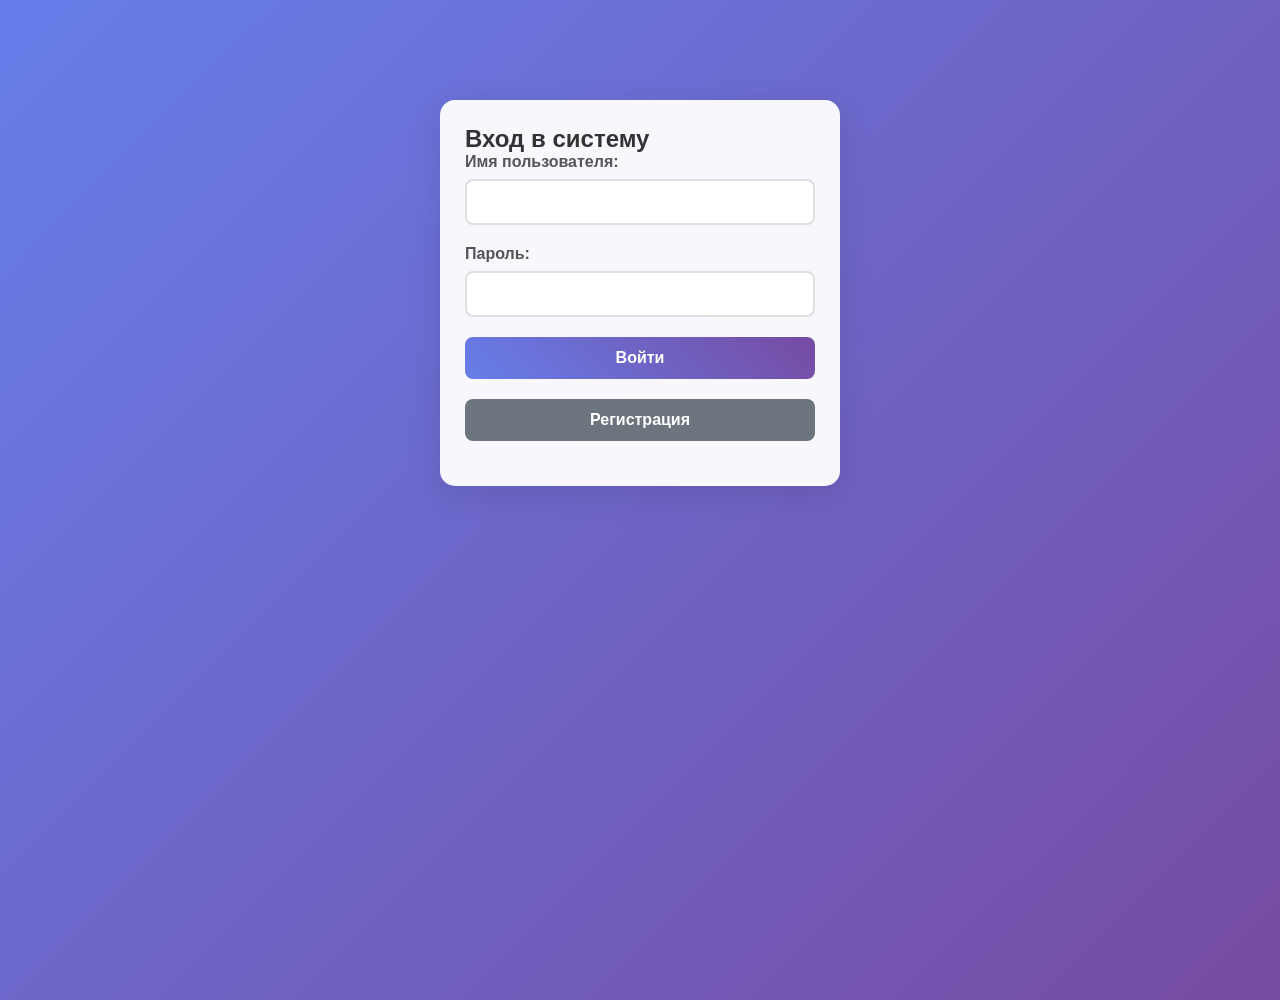
==== templates/index.html @ 8c87d4b2 "add some" ====
<!DOCTYPE html>
<html lang="ru">
<head>
    <meta charset="UTF-8">
    <meta name="viewport" content="width=device-width, initial-scale=1.0">
    <title>Дневник тренировок</title>
    <style>
        * {
            margin: 0;
            padding: 0;
            box-sizing: border-box;
        }

        body {
            font-family: 'Segoe UI', Tahoma, Geneva, Verdana, sans-serif;
            background: linear-gradient(135deg, #667eea 0%, #764ba2 100%);
            min-height: 100vh;
            color: #333;
        }

        .container {
            max-width: 1200px;
            margin: 0 auto;
            padding: 20px;
        }

        .header {
            background: rgba(255, 255, 255, 0.1);
            backdrop-filter: blur(10px);
            border-radius: 15px;
            padding: 20px;
            margin-bottom: 30px;
            display: flex;
            justify-content: space-between;
            align-items: center;
        }

        .header h1 {
            color: white;
            font-size: 2.5rem;
            font-weight: 700;
        }

        .user-info {
            color: white;
            display: flex;
            align-items: center;
            gap: 15px;
        }

        .card {
            background: rgba(255, 255, 255, 0.95);
            border-radius: 15px;
            padding: 25px;
            margin-bottom: 20px;
            box-shadow: 0 8px 32px rgba(0, 0, 0, 0.1);
            backdrop-filter: blur(10px);
        }

        .auth-container {
            max-width: 400px;
            margin: 100px auto;
        }

        .form-group {
            margin-bottom: 20px;
        }

        .form-group label {
            display: block;
            margin-bottom: 8px;
            font-weight: 600;
            color: #555;
        }

        .form-control {
            width: 100%;
            padding: 12px 15px;
            border: 2px solid #e0e0e0;
            border-radius: 8px;
            font-size: 16px;
            transition: all 0.3s ease;
        }

        .form-control:focus {
            outline: none;
            border-color: #667eea;
            box-shadow: 0 0 0 3px rgba(102, 126, 234, 0.1);
        }

        .btn {
            padding: 12px 30px;
            border: none;
            border-radius: 8px;
            font-size: 16px;
            font-weight: 600;
            cursor: pointer;
            transition: all 0.3s ease;
            text-decoration: none;
            display: inline-block;
            text-align: center;
        }

        .btn-primary {
            background: linear-gradient(45deg, #667eea, #764ba2);
            color: white;
        }

        .btn-primary:hover {
            transform: translateY(-2px);
            box-shadow: 0 5px 15px rgba(102, 126, 234, 0.3);
        }

        .btn-secondary {
            background: #6c757d;
            color: white;
        }

        .btn-success {
            background: #28a745;
            color: white;
        }

        .btn-danger {
            background: #dc3545;
            color: white;
        }

        .btn-small {
            padding: 8px 16px;
            font-size: 14px;
        }

        .tabs {
            display: flex;
            background: rgba(255, 255, 255, 0.1);
            border-radius: 10px;
            margin-bottom: 30px;
            overflow: hidden;
        }

        .tab {
            flex: 1;
            padding: 15px 20px;
            background: none;
            border: none;
            color: white;
            font-size: 16px;
            font-weight: 600;
            cursor: pointer;
            transition: all 0.3s ease;
        }

        .tab.active {
            background: rgba(255, 255, 255, 0.2);
        }

        .tab-content {
            display: none;
        }

        .tab-content.active {
            display: block;
        }

        .workout-item {
            display: flex;
            justify-content: space-between;
            align-items: center;
            padding: 15px;
            border: 1px solid #e0e0e0;
            border-radius: 10px;
            margin-bottom: 10px;
            transition: all 0.3s ease;
        }

        .workout-item:hover {
            border-color: #667eea;
            box-shadow: 0 2px 10px rgba(102, 126, 234, 0.1);
        }

        .exercise-item {
            background: #f8f9fa;
            padding: 15px;
            border-radius: 8px;
            margin-bottom: 10px;
        }

        .exercise-stats {
            display: flex;
            gap: 15px;
            margin-top: 10px;
        }

        .stat-item {
            background: white;
            padding: 8px 12px;
            border-radius: 5px;
            font-weight: 600;
        }

        .modal {
            display: none;
            position: fixed;
            top: 0;
            left: 0;
            width: 100%;
            height: 100%;
            background: rgba(0, 0, 0, 0.5);
            z-index: 1000;
        }

        .modal.show {
            display: flex;
            align-items: center;
            justify-content: center;
        }

        .modal-content {
            background: white;
            padding: 30px;
            border-radius: 15px;
            width: 90%;
            max-width: 500px;
            max-height: 80vh;
            overflow-y: auto;
        }

        .hidden {
            display: none !important;
        }

        .alert {
            padding: 12px 15px;
            border-radius: 8px;
            margin-bottom: 20px;
        }

        .alert-success {
            background: #d4edda;
            color: #155724;
            border: 1px solid #c3e6cb;
        }

        .alert-error {
            background: #f8d7da;
            color: #721c24;
            border: 1px solid #f5c6cb;
        }

        .progress-chart {
            height: 300px;
            background: #f8f9fa;
            border-radius: 8px;
            display: flex;
            align-items: center;
            justify-content: center;
            margin-top: 20px;
        }

        .records-grid {
            display: grid;
            grid-template-columns: repeat(auto-fill, minmax(300px, 1fr));
            gap: 20px;
            margin-top: 20px;
        }

        .record-card {
            background: linear-gradient(45deg, #28a745, #20c997);
            color: white;
            padding: 20px;
            border-radius: 10px;
        }

        @media (max-width: 768px) {
            .container {
                padding: 10px;
            }

            .header {
                flex-direction: column;
                gap: 15px;
                text-align: center;
            }

            .header h1 {
                font-size: 2rem;
            }

            .tabs {
                flex-direction: column;
            }

            .workout-item {
                flex-direction: column;
                align-items: flex-start;
                gap: 10px;
            }
        }
    </style>
</head>
<body>
<!-- Форма авторизации -->
<div id="auth-container" class="auth-container">
    <div class="card">
        <h2 id="auth-title">Вход в систему</h2>
        <form id="auth-form">
            <div class="form-group hidden" id="email-group">
                <label for="email">Email:</label>
                <input type="email" id="email" class="form-control" required>
            </div>
            <div class="form-group">
                <label for="username">Имя пользователя:</label>
                <input type="text" id="username" class="form-control" required>
            </div>
            <div class="form-group">
                <label for="password">Пароль:</label>
                <input type="password" id="password" class="form-control" required>
            </div>
            <div class="form-group">
                <button type="submit" class="btn btn-primary" style="width: 100%;" id="auth-submit">Войти</button>
            </div>
            <div class="form-group">
                <button type="button" class="btn btn-secondary" style="width: 100%;" id="auth-toggle">Регистрация</button>
            </div>
        </form>
    </div>
</div>

<!-- Основное приложение -->
<div id="app-container" class="container hidden">
    <div class="header">
        <h1>💪 Дневник тренировок</h1>
        <div class="user-info">
            <span id="user-name">Пользователь</span>
            <button class="btn btn-secondary btn-small" id="logout-btn">Выйти</button>
        </div>
    </div>

    <div class="tabs">
        <button class="tab active" data-tab="workouts">Тренировки</button>
        <button class="tab" data-tab="exercises">Упражнения</button>
        <button class="tab" data-tab="records">Рекорды</button>
        <button class="tab" data-tab="progress">Прогресс</button>
    </div>

    <!-- Вкладка тренировок -->
    <div id="workouts-tab" class="tab-content active">
        <div class="card">
            <div style="display: flex; justify-content: space-between; align-items: center; margin-bottom: 20px;">
                <h3>Мои тренировки</h3>
                <button class="btn btn-primary" id="create-workout-btn">Создать тренировку</button>
            </div>
            <div id="workouts-list">
                <p>Загрузка тренировок...</p>
            </div>
        </div>
    </div>

    <!-- Вкладка упражнений -->
    <div id="exercises-tab" class="tab-content">
        <div class="card">
            <h3>Доступные упражнения</h3>
            <div style="margin-bottom: 20px;">
                <select id="exercise-type-filter" class="form-control" style="max-width: 200px;">
                    <option value="">Все упражнения</option>
                    <option value="strength">Силовые</option>
                    <option value="cardio">Кардио</option>
                </select>
            </div>
            <div id="exercises-list">
                <p>Загрузка упражнений...</p>
            </div>
        </div>
    </div>

    <!-- Вкладка рекордов -->
    <div id="records-tab" class="tab-content">
        <div class="card">
            <h3>Личные рекорды</h3>
            <div id="records-list">
                <p>Загрузка рекордов...</p>
            </div>
        </div>
    </div>

    <!-- Вкладка прогресса -->
    <div id="progress-tab" class="tab-content">
        <div class="card">
            <h3>Прогресс тренировок</h3>
            <div class="form-group">
                <label for="progress-exercise">Выберите упражнение:</label>
                <select id="progress-exercise" class="form-control">
                    <option value="">Выберите упражнение</option>
                </select>
            </div>
            <div id="progress-chart" class="progress-chart">
                <p>Выберите упражнение для просмотра прогресса</p>
            </div>
        </div>
    </div>
</div>

<!-- Модальное окно создания тренировки -->
<div id="workout-modal" class="modal">
    <div class="modal-content">
        <h3>Создать тренировку</h3>
        <form id="workout-form">
            <div class="form-group">
                <label for="workout-name">Название тренировки:</label>
                <input type="text" id="workout-name" class="form-control" required>
            </div>
            <div class="form-group">
                <label for="workout-date">Дата:</label>
                <input type="datetime-local" id="workout-date" class="form-control" required>
            </div>
            <div class="form-group">
                <label for="workout-notes">Заметки:</label>
                <textarea id="workout-notes" class="form-control" rows="3"></textarea>
            </div>
            <div style="display: flex; gap: 10px;">
                <button type="submit" class="btn btn-primary">Создать</button>
                <button type="button" class="btn btn-secondary" id="close-workout-modal">Отмена</button>
            </div>
        </form>
    </div>
</div>

<!-- Модальное окно добавления упражнения -->
<div id="exercise-modal" class="modal">
    <div class="modal-content">
        <h3>Добавить упражнение</h3>
        <form id="exercise-form">
            <div class="form-group">
                <label for="exercise-select">Упражнение:</label>
                <select id="exercise-select" class="form-control" required>
                    <option value="">Выберите упражнение</option>
                </select>
            </div>
            <div class="form-group">
                <label for="sets">Подходы:</label>
                <input type="number" id="sets" class="form-control" min="1" value="3">
            </div>
            <div id="strength-fields">
                <div class="form-group">
                    <label for="reps">Повторения:</label>
                    <input type="number" id="reps" class="form-control" min="1" value="10">
                </div>
                <div class="form-group">
                    <label for="weight">Вес (кг):</label>
                    <input type="number" id="weight" class="form-control" min="0" step="0.5" value="0">
                </div>
            </div>
            <div id="cardio-fields" class="hidden">
                <div class="form-group">
                    <label for="duration">Длительность (мин):</label>
                    <input type="number" id="duration" class="form-control" min="1" value="30">
                </div>
                <div class="form-group">
                    <label for="distance">Расстояние (км):</label>
                    <input type="number" id="distance" class="form-control" min="0" step="0.1" value="0">
                </div>
            </div>
            <div style="display: flex; gap: 10px;">
                <button type="submit" class="btn btn-success">Добавить</button>
                <button type="button" class="btn btn-secondary" id="close-exercise-modal">Отмена</button>
            </div>
        </form>
    </div>
</div>

<script>
    // Глобальные переменные
    let authToken = localStorage.getItem('auth_token');
    let currentUser = JSON.parse(localStorage.getItem('current_user') || '{}');
    let currentWorkoutId = null;
    let exercises = [];

    // API базовый URL
    const API_BASE = '/api';

    // Утилитные функции
    function showAlert(message, type = 'success') {
        const alertDiv = document.createElement('div');
        alertDiv.className = `alert alert-${type}`;
        alertDiv.textContent = message;

        const container = document.querySelector('.container') || document.body;
        container.insertBefore(alertDiv, container.firstChild);

        setTimeout(() => alertDiv.remove(), 5000);
    }

    function formatDate(dateString) {
        return new Date(dateString).toLocaleDateString('ru-RU', {
            year: 'numeric',
            month: 'long',
            day: 'numeric',
            hour: '2-digit',
            minute: '2-digit'
        });
    }

    async function apiRequest(endpoint, options = {}) {
        const url = `${API_BASE}${endpoint}`;
        const config = {
            headers: {
                'Content-Type': 'application/json',
                ...(authToken && { 'Authorization': `Bearer ${authToken}` })
            },
            ...options
        };

        try {
            const response = await fetch(url, config);
            const data = await response.json();

            if (!response.ok) {
                throw new Error(data.error || 'Ошибка запроса');
            }

            return data;
        } catch (error) {
            console.error('API Error:', error);
            throw error;
        }
    }

    // Аутентификация
    function initAuth() {
        if (authToken && currentUser.id) {
            showApp();
        } else {
            showAuth();
        }
    }

    function showAuth() {
        document.getElementById('auth-container').classList.remove('hidden');
        document.getElementById('app-container').classList.add('hidden');
    }

    function showApp() {
        document.getElementById('auth-container').classList.add('hidden');
        document.getElementById('app-container').classList.remove('hidden');
        document.getElementById('user-name').textContent = currentUser.username;
        loadData();
    }

    // Обработчики форм
    document.getElementById('auth-form').addEventListener('submit', async (e) => {
        e.preventDefault();

        const isLogin = document.getElementById('auth-submit').textContent === 'Войти';
        const username = document.getElementById('username').value;
        const password = document.getElementById('password').value;
        const email = document.getElementById('email').value;

        try {
            if (isLogin) {
                const result = await apiRequest('/login', {
                    method: 'POST',
                    body: JSON.stringify({ username, password })
                });

                authToken = result.token;
                currentUser = result.user;
                localStorage.setItem('auth_token', authToken);
                localStorage.setItem('current_user', JSON.stringify(currentUser));
                showApp();
            } else {
                await apiRequest('/register', {
                    method: 'POST',
                    body: JSON.stringify({ username, email, password })
                });
                showAlert('Регистрация успешна! Теперь войдите в систему.');
                toggleAuthMode();
            }
        } catch (error) {
            showAlert(error.message, 'error');
        }
    });

    document.getElementById('auth-toggle').addEventListener('click', toggleAuthMode);

    function toggleAuthMode() {
        const isLogin = document.getElementById('auth-submit').textContent === 'Войти';

        if (isLogin) {
            document.getElementById('auth-title').textContent = 'Регистрация';
            document.getElementById('auth-submit').textContent = 'Зарегистрироваться';
            document.getElementById('auth-toggle').textContent = 'Вход';
            document.getElementById('email-group').classList.remove('hidden');
        } else {
            document.getElementById('auth-title').textContent = 'Вход в систему';
            document.getElementById('auth-submit').textContent = 'Войти';
            document.getElementById('auth-toggle').textContent = 'Регистрация';
            document.getElementById('email-group').classList.add('hidden');
        }
    }

    // Выход из системы
    document.getElementById('logout-btn').addEventListener('click', () => {
        localStorage.removeItem('auth_token');
        localStorage.removeItem('current_user');
        authToken = null;
        currentUser = {};
        showAuth();
    });

    // Управление вкладками
    document.querySelectorAll('.tab').forEach(tab => {
        tab.addEventListener('click', () => {
            const tabName = tab.dataset.tab;

            // Переключение активной вкладки
            document.querySelectorAll('.tab').forEach(t => t.classList.remove('active'));
            document.querySelectorAll('.tab-content').forEach(tc => tc.classList.remove('active'));

            tab.classList.add('active');
            document.getElementById(`${tabName}-tab`).classList.add('active');

            // Загрузка данных для вкладки
            if (tabName === 'exercises') {
                loadExercises();
            } else if (tabName === 'records') {
                loadPersonalRecords();
            } else if (tabName === 'progress') {
                loadProgressExercises();
            }
        });
    });

    // Загрузка данных
    async function loadData() {
        await loadWorkouts();
        await loadExercises();
    }

    async function loadWorkouts() {
        try {
            const workouts = await apiRequest('/workouts');
            displayWorkouts(workouts);
        } catch (error) {
            document.getElementById('workouts-list').innerHTML = `<p>Ошибка загрузки: ${error.message}</p>`;
        }
    }

    function displayWorkouts(workouts) {
        const container = document.getElementById('workouts-list');

        if (workouts.length === 0) {
            container.innerHTML = '<p>У вас пока нет тренировок. Создайте первую!</p>';
            return;
        }

        container.innerHTML = workouts.map(workout => `
                <div class="workout-item">
                    <div>
                        <h4>${workout.name}</h4>
                        <p>${formatDate(workout.date)}</p>
                        ${workout.notes ? `<p><em>${workout.notes}</em></p>` : ''}
                    </div>
                    <div>
                        <button class="btn btn-success btn-small" onclick="viewWorkout(${workout.id})">Подробнее</button>
                    </div>
                </div>
            `).join('');
    }

    async function loadExercises() {
        try {
            const type = document.getElementById('exercise-type-filter')?.value || '';
            const url = type ? `/exercises?type=${type}` : '/exercises';
            exercises = await apiRequest(url);
            displayExercises(exercises);
            updateExerciseSelects();
        } catch (error) {
            document.getElementById('exercises-list').innerHTML = `<p>Ошибка загрузки: ${error.message}</p>`;
        }
    }

    function displayExercises(exercisesList) {
        const container = document.getElementById('exercises-list');

        if (exercisesList.length === 0) {
            container.innerHTML = '<p>Упражнения не найдены.</p>';
            return;
        }

        const grouped = exercisesList.reduce((acc, exercise) => {
            const group = exercise.muscle_group || 'Другое';
            if (!acc[group]) acc[group] = [];
            acc[group].push(exercise);
            return acc;
        }, {});

        container.innerHTML = Object.entries(grouped).map(([group, exs]) => `
                <div style="margin-bottom: 25px;">
                    <h4 style="color: #667eea; margin-bottom: 15px;">${group}</h4>
                    ${exs.map(exercise => `
                        <div class="exercise-item">
                            <div style="display: flex; justify-content: space-between; align-items: center;">
                                <div style="flex: 1;">
                                    <h5>${exercise.name}</h5>
                                    <p style="margin: 5px 0; color: #666;">${exercise.description}</p>
                                    <span style="background: ${exercise.type === 'strength' ? '#28a745' : '#17a2b8'}; color: white; padding: 3px 8px; border-radius: 12px; font-size: 12px;">
                                        ${exercise.type === 'strength' ? 'Силовое' : 'Кардио'}
                                    </span>
                                </div>
                            </div>
                        </div>
                    `).join('')}
                </div>
            `).join('');
    }

    function updateExerciseSelects() {
        const selects = ['exercise-select', 'progress-exercise'];

        selects.forEach(selectId => {
            const select = document.getElementById(selectId);
            if (select) {
                const currentValue = select.value;
                select.innerHTML = '<option value="">Выберите упражнение</option>' +
                    exercises.map(ex => `<option value="${ex.id}" data-type="${ex.type}">${ex.name}</option>`).join('');
                select.value = currentValue;
            }
        });
    }

    // Обработчик фильтра упражнений
    document.getElementById('exercise-type-filter').addEventListener('change', loadExercises);

    // Создание тренировки
    document.getElementById('create-workout-btn').addEventListener('click', () => {
        document.getElementById('workout-date').value = new Date().toISOString().slice(0, 16);
        document.getElementById('workout-modal').classList.add('show');
    });

    document.getElementById('close-workout-modal').addEventListener('click', () => {
        document.getElementById('workout-modal').classList.remove('show');
    });

    document.getElementById('workout-form').addEventListener('submit', async (e) => {
        e.preventDefault();

        const workoutData = {
            name: document.getElementById('workout-name').value,
            date: new Date(document.getElementById('workout-date').value).toISOString(),
            notes: document.getElementById('workout-notes').value
        };

        try {
            await apiRequest('/workouts', {
                method: 'POST',
                body: JSON.stringify(workoutData)
            });

            showAlert('Тренировка создана успешно!');
            document.getElementById('workout-modal').classList.remove('show');
            document.getElementById('workout-form').reset();
            loadWorkouts();
        } catch (error) {
            showAlert(error.message, 'error');
        }
    });

    // Просмотр тренировки
    async function viewWorkout(workoutId) {
        currentWorkoutId = workoutId;

        try {
            const data = await apiRequest(`/workouts/${workoutId}`);
            displayWorkoutDetails(data.workout, data.exercises);
        } catch (error) {
            showAlert(error.message, 'error');
        }
    }

    function displayWorkoutDetails(workout, workoutExercises) {
        const container = document.getElementById('workouts-list');

        container.innerHTML = `
                <div class="card">
                    <div style="display: flex; justify-content: space-between; align-items: center; margin-bottom: 20px;">
                        <div>
                            <h3>${workout.name}</h3>
                            <p>${formatDate(workout.date)}</p>
                            ${workout.notes ? `<p><em>${workout.notes}</em></p>` : ''}
                        </div>
                        <div>
                            <button class="btn btn-primary btn-small" onclick="showAddExerciseModal()">Добавить упражнение</button>
                            <button class="btn btn-secondary btn-small" onclick="loadWorkouts()">Назад</button>
                        </div>
                    </div>

                    <h4>Упражнения:</h4>
                    <div id="workout-exercises">
                        ${workoutExercises.length === 0 ?
            '<p>В этой тренировке пока нет упражнений.</p>' :
            workoutExercises.map(we => `
                                <div class="exercise-item">
                                    <h5>${we.exercise.name}</h5>
                                    <div class="exercise-stats">
                                        ${we.exercise.type === 'strength' ? `
                                            <div class="stat-item">Подходы: ${we.sets}</div>
                                            <div class="stat-item">Повторения: ${we.reps}</div>
                                            <div class="stat-item">Вес: ${we.weight} кг</div>
                                        ` : `
                                            <div class="stat-item">Время: ${Math.floor(we.duration / 60)} мин</div>
                                            ${we.distance > 0 ? `<div class="stat-item">Расстояние: ${we.distance} км</div>` : ''}
                                        `}
                                    </div>
                                </div>
                            `).join('')
        }
                    </div>
                </div>
            `;
    }

    // Добавление упражнения в тренировку
    function showAddExerciseModal() {
        updateExerciseSelects();
        document.getElementById('exercise-modal').classList.add('show');
    }

    document.getElementById('close-exercise-modal').addEventListener('click', () => {
        document.getElementById('exercise-modal').classList.remove('show');
    });

    // Переключение полей в зависимости от типа упражнения
    document.getElementById('exercise-select').addEventListener('change', (e) => {
        const selectedOption = e.target.options[e.target.selectedIndex];
        const exerciseType = selectedOption.dataset.type;

        if (exerciseType === 'cardio') {
            document.getElementById('strength-fields').classList.add('hidden');
            document.getElementById('cardio-fields').classList.remove('hidden');
        } else {
            document.getElementById('strength-fields').classList.remove('hidden');
            document.getElementById('cardio-fields').classList.add('hidden');
        }
    });

    document.getElementById('exercise-form').addEventListener('submit', async (e) => {
        e.preventDefault();

        const selectedOption = document.getElementById('exercise-select').options[document.getElementById('exercise-select').selectedIndex];
        const exerciseType = selectedOption.dataset.type;

        const exerciseData = {
            exercise_id: parseInt(document.getElementById('exercise-select').value),
            sets: parseInt(document.getElementById('sets').value)
        };

        if (exerciseType === 'strength') {
            exerciseData.reps = parseInt(document.getElementById('reps').value);
            exerciseData.weight = parseFloat(document.getElementById('weight').value);
            exerciseData.duration = 0;
            exerciseData.distance = 0;
        } else {
            exerciseData.reps = 0;
            exerciseData.weight = 0;
            exerciseData.duration = parseInt(document.getElementById('duration').value) * 60; // в секундах
            exerciseData.distance = parseFloat(document.getElementById('distance').value);
        }

        try {
            await apiRequest(`/workouts/${currentWorkoutId}/exercises`, {
                method: 'POST',
                body: JSON.stringify(exerciseData)
            });

            showAlert('Упражнение добавлено!');
            document.getElementById('exercise-modal').classList.remove('show');
            document.getElementById('exercise-form').reset();
            viewWorkout(currentWorkoutId); // Обновить детали тренировки
        } catch (error) {
            showAlert(error.message, 'error');
        }
    });

    // Личные рекорды
    async function loadPersonalRecords() {
        try {
            const records = await apiRequest('/records');
            displayPersonalRecords(records);
        } catch (error) {
            document.getElementById('records-list').innerHTML = `<p>Ошибка загрузки: ${error.message}</p>`;
        }
    }

    function displayPersonalRecords(records) {
        const container = document.getElementById('records-list');

        if (records.length === 0) {
            container.innerHTML = '<p>У вас пока нет личных рекордов. Добавьте упражнения в тренировки!</p>';
            return;
        }

        container.innerHTML = `
                <div class="records-grid">
                    ${records.map(record => `
                        <div class="record-card">
                            <h4>${record.exercise.name}</h4>
                            <div style="font-size: 2em; margin: 10px 0;">
                                ${record.weight}кг × ${record.reps}
                            </div>
                            <p>Установлен: ${formatDate(record.date)}</p>
                            <small>Расчетный 1RM: ${(record.weight * (1 + record.reps / 30)).toFixed(1)}кг</small>
                        </div>
                    `).join('')}
                </div>
            `;
    }

    // Прогресс
    async function loadProgressExercises() {
        updateExerciseSelects();
    }

    document.getElementById('progress-exercise').addEventListener('change', async (e) => {
        const exerciseId = e.target.value;
        if (!exerciseId) {
            document.getElementById('progress-chart').innerHTML = '<p>Выберите упражнение для просмотра прогресса</p>';
            return;
        }

        try {
            const progress = await apiRequest(`/progress?exercise_id=${exerciseId}`);
            displayProgress(progress);
        } catch (error) {
            document.getElementById('progress-chart').innerHTML = `<p>Ошибка загрузки прогресса: ${error.message}</p>`;
        }
    });

    function displayProgress(progressData) {
        const container = document.getElementById('progress-chart');

        if (progressData.length === 0) {
            container.innerHTML = '<p>Нет данных для отображения прогресса по этому упражнению</p>';
            return;
        }

        // Простая визуализация прогресса
        const maxWeight = Math.max(...progressData.map(p => p.weight));
        const chartHtml = progressData.map((point, index) => {
            const height = (point.weight / maxWeight) * 200;
            const date = new Date(point.date).toLocaleDateString('ru-RU');

            return `
                    <div style="display: inline-block; margin: 0 5px; text-align: center;">
                        <div style="height: 200px; display: flex; align-items: end;">
                            <div style="
                                background: linear-gradient(to top, #667eea, #764ba2);
                                width: 30px;
                                height: ${height}px;
                                border-radius: 3px 3px 0 0;
                            "></div>
                        </div>
                        <div style="font-size: 12px; margin-top: 5px;">
                            <div>${point.weight}кг</div>
                            <div>${date}</div>
                        </div>
                    </div>
                `;
        }).join('');

        container.innerHTML = `
                <div style="padding: 20px; text-align: center;">
                    <h4 style="margin-bottom: 20px;">Прогресс по весу</h4>
                    <div style="display: flex; justify-content: center; align-items: end; overflow-x: auto;">
                        ${chartHtml}
                    </div>
                </div>
            `;
    }

    // Закрытие модальных окон по клику вне их
    document.querySelectorAll('.modal').forEach(modal => {
        modal.addEventListener('click', (e) => {
            if (e.target === modal) {
                modal.classList.remove('show');
            }
        });
    });

    // Инициализация приложения
    document.addEventListener('DOMContentLoaded', () => {
        initAuth();
    });
</script>
</body>
</html>
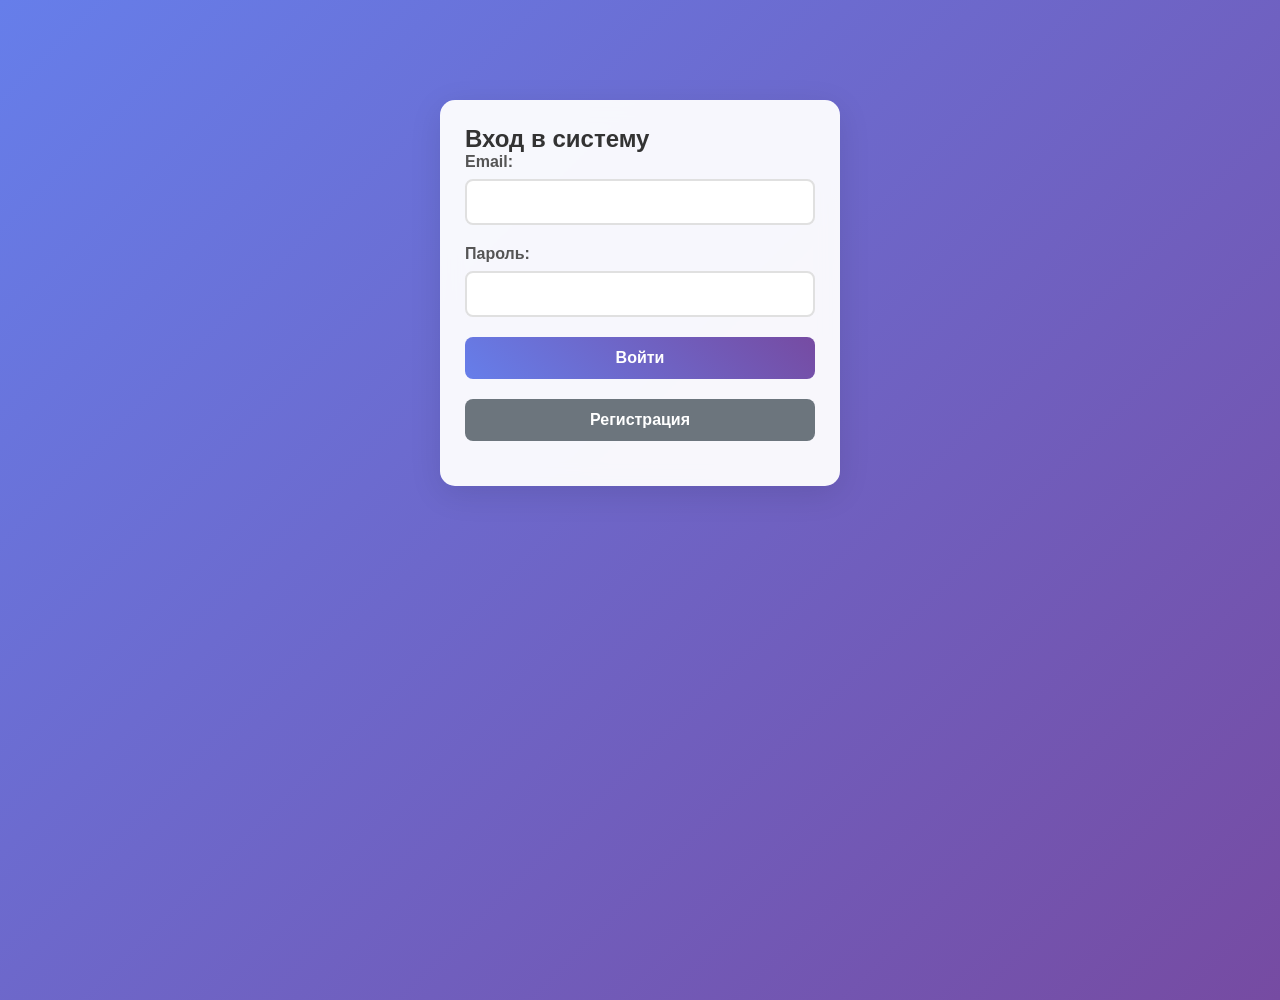
==== commit b5a5920e: "adfafad" ====
--- a/templates/index.html
+++ b/templates/index.html
@@ -231,9 +231,26 @@
         }
 
         .alert {
-            padding: 12px 15px;
+            position: fixed;
+            top: 20px;
+            right: 20px;
+            padding: 15px 20px;
             border-radius: 8px;
-            margin-bottom: 20px;
+            box-shadow: 0 4px 12px rgba(0, 0, 0, 0.15);
+            z-index: 10000;
+            max-width: 400px;
+            animation: slideIn 0.3s ease-out;
+        }
+
+        @keyframes slideIn {
+            from {
+                transform: translateX(100%);
+                opacity: 0;
+            }
+            to {
+                transform: translateX(0);
+                opacity: 1;
+            }
         }
 
         .alert-success {
@@ -296,6 +313,12 @@
                 align-items: flex-start;
                 gap: 10px;
             }
+
+            .alert {
+                right: 10px;
+                left: 10px;
+                max-width: none;
+            }
         }
     </style>
 </head>
@@ -305,11 +328,11 @@
     <div class="card">
         <h2 id="auth-title">Вход в систему</h2>
         <form id="auth-form">
-            <div class="form-group hidden" id="email-group">
+            <div class="form-group">
                 <label for="email">Email:</label>
                 <input type="email" id="email" class="form-control" required>
             </div>
-            <div class="form-group">
+            <div class="form-group hidden" id="username-group">
                 <label for="username">Имя пользователя:</label>
                 <input type="text" id="username" class="form-control" required>
             </div>
@@ -543,7 +566,7 @@
     function showApp() {
         document.getElementById('auth-container').classList.add('hidden');
         document.getElementById('app-container').classList.remove('hidden');
-        document.getElementById('user-name').textContent = currentUser.username;
+        document.getElementById('user-name').textContent = currentUser;
         loadData();
     }
 
@@ -560,7 +583,7 @@
             if (isLogin) {
                 const result = await apiRequest('/login', {
                     method: 'POST',
-                    body: JSON.stringify({ username, password })
+                    body: JSON.stringify({ email, password })
                 });
 
                 authToken = result.token;
@@ -780,6 +803,7 @@
 
     function displayWorkoutDetails(workout, workoutExercises) {
         const container = document.getElementById('workouts-list');
+        const exercises = workoutExercises || []; // Если workoutExercises null/undefined, используем пустой массив
 
         container.innerHTML = `
                 <div class="card">
@@ -797,9 +821,9 @@
 
                     <h4>Упражнения:</h4>
                     <div id="workout-exercises">
-                        ${workoutExercises.length === 0 ?
+                        ${exercises.length === 0 ?
             '<p>В этой тренировке пока нет упражнений.</p>' :
-            workoutExercises.map(we => `
+            exercises.map(we => `
                                 <div class="exercise-item">
                                     <h5>${we.exercise.name}</h5>
                                     <div class="exercise-stats">
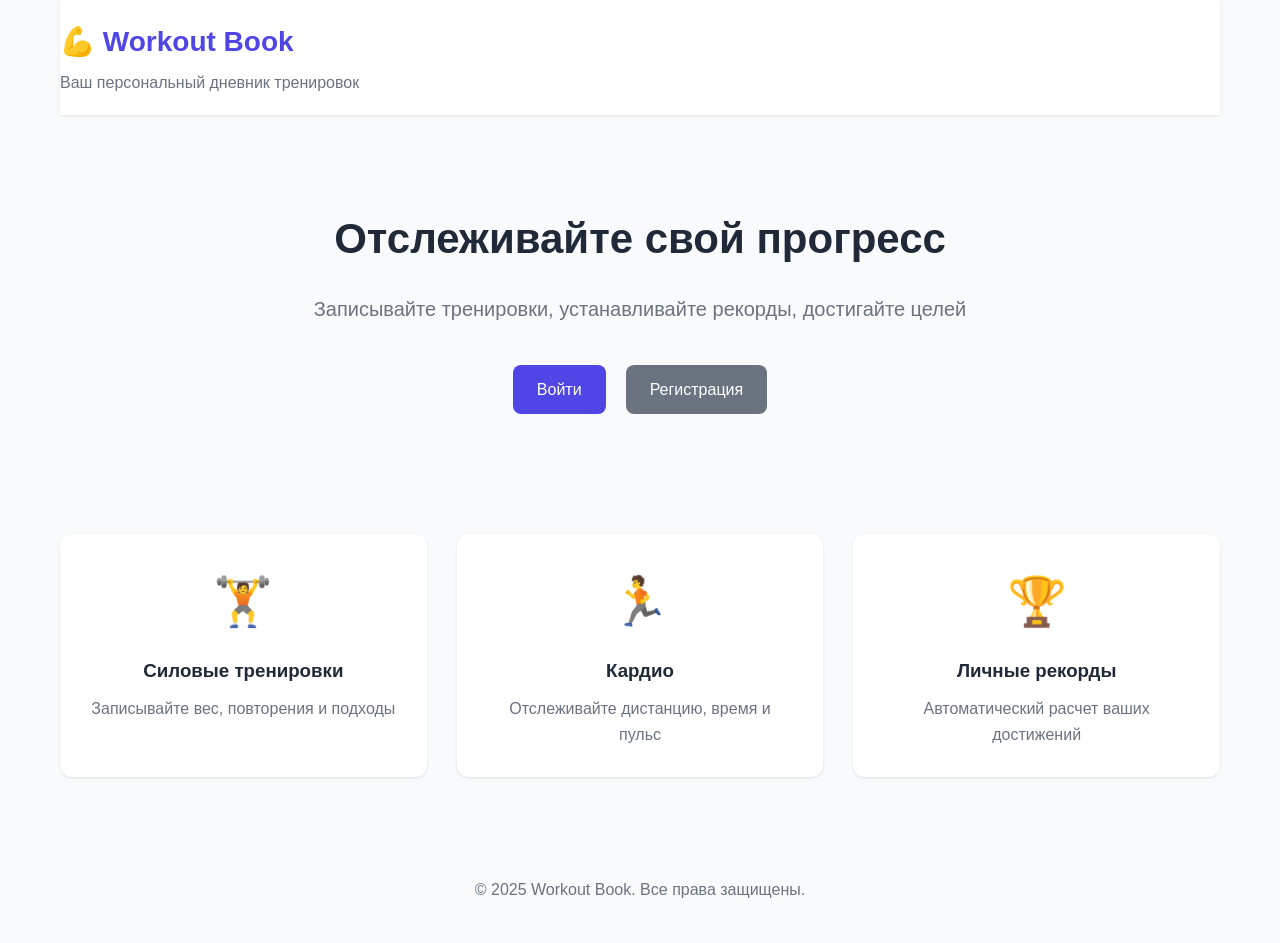
==== commit ba1437d0: "norm" ====
--- a/templates/index.html
+++ b/templates/index.html
@@ -3,1018 +3,50 @@
 <head>
     <meta charset="UTF-8">
     <meta name="viewport" content="width=device-width, initial-scale=1.0">
-    <title>Дневник тренировок</title>
-    <style>
-        * {
-            margin: 0;
-            padding: 0;
-            box-sizing: border-box;
-        }
-
-        body {
-            font-family: 'Segoe UI', Tahoma, Geneva, Verdana, sans-serif;
-            background: linear-gradient(135deg, #667eea 0%, #764ba2 100%);
-            min-height: 100vh;
-            color: #333;
-        }
-
-        .container {
-            max-width: 1200px;
-            margin: 0 auto;
-            padding: 20px;
-        }
-
-        .header {
-            background: rgba(255, 255, 255, 0.1);
-            backdrop-filter: blur(10px);
-            border-radius: 15px;
-            padding: 20px;
-            margin-bottom: 30px;
-            display: flex;
-            justify-content: space-between;
-            align-items: center;
-        }
-
-        .header h1 {
-            color: white;
-            font-size: 2.5rem;
-            font-weight: 700;
-        }
-
-        .user-info {
-            color: white;
-            display: flex;
-            align-items: center;
-            gap: 15px;
-        }
-
-        .card {
-            background: rgba(255, 255, 255, 0.95);
-            border-radius: 15px;
-            padding: 25px;
-            margin-bottom: 20px;
-            box-shadow: 0 8px 32px rgba(0, 0, 0, 0.1);
-            backdrop-filter: blur(10px);
-        }
-
-        .auth-container {
-            max-width: 400px;
-            margin: 100px auto;
-        }
-
-        .form-group {
-            margin-bottom: 20px;
-        }
-
-        .form-group label {
-            display: block;
-            margin-bottom: 8px;
-            font-weight: 600;
-            color: #555;
-        }
-
-        .form-control {
-            width: 100%;
-            padding: 12px 15px;
-            border: 2px solid #e0e0e0;
-            border-radius: 8px;
-            font-size: 16px;
-            transition: all 0.3s ease;
-        }
-
-        .form-control:focus {
-            outline: none;
-            border-color: #667eea;
-            box-shadow: 0 0 0 3px rgba(102, 126, 234, 0.1);
-        }
-
-        .btn {
-            padding: 12px 30px;
-            border: none;
-            border-radius: 8px;
-            font-size: 16px;
-            font-weight: 600;
-            cursor: pointer;
-            transition: all 0.3s ease;
-            text-decoration: none;
-            display: inline-block;
-            text-align: center;
-        }
-
-        .btn-primary {
-            background: linear-gradient(45deg, #667eea, #764ba2);
-            color: white;
-        }
-
-        .btn-primary:hover {
-            transform: translateY(-2px);
-            box-shadow: 0 5px 15px rgba(102, 126, 234, 0.3);
-        }
-
-        .btn-secondary {
-            background: #6c757d;
-            color: white;
-        }
-
-        .btn-success {
-            background: #28a745;
-            color: white;
-        }
-
-        .btn-danger {
-            background: #dc3545;
-            color: white;
-        }
-
-        .btn-small {
-            padding: 8px 16px;
-            font-size: 14px;
-        }
-
-        .tabs {
-            display: flex;
-            background: rgba(255, 255, 255, 0.1);
-            border-radius: 10px;
-            margin-bottom: 30px;
-            overflow: hidden;
-        }
-
-        .tab {
-            flex: 1;
-            padding: 15px 20px;
-            background: none;
-            border: none;
-            color: white;
-            font-size: 16px;
-            font-weight: 600;
-            cursor: pointer;
-            transition: all 0.3s ease;
-        }
-
-        .tab.active {
-            background: rgba(255, 255, 255, 0.2);
-        }
-
-        .tab-content {
-            display: none;
-        }
-
-        .tab-content.active {
-            display: block;
-        }
-
-        .workout-item {
-            display: flex;
-            justify-content: space-between;
-            align-items: center;
-            padding: 15px;
-            border: 1px solid #e0e0e0;
-            border-radius: 10px;
-            margin-bottom: 10px;
-            transition: all 0.3s ease;
-        }
-
-        .workout-item:hover {
-            border-color: #667eea;
-            box-shadow: 0 2px 10px rgba(102, 126, 234, 0.1);
-        }
-
-        .exercise-item {
-            background: #f8f9fa;
-            padding: 15px;
-            border-radius: 8px;
-            margin-bottom: 10px;
-        }
-
-        .exercise-stats {
-            display: flex;
-            gap: 15px;
-            margin-top: 10px;
-        }
-
-        .stat-item {
-            background: white;
-            padding: 8px 12px;
-            border-radius: 5px;
-            font-weight: 600;
-        }
-
-        .modal {
-            display: none;
-            position: fixed;
-            top: 0;
-            left: 0;
-            width: 100%;
-            height: 100%;
-            background: rgba(0, 0, 0, 0.5);
-            z-index: 1000;
-        }
-
-        .modal.show {
-            display: flex;
-            align-items: center;
-            justify-content: center;
-        }
-
-        .modal-content {
-            background: white;
-            padding: 30px;
-            border-radius: 15px;
-            width: 90%;
-            max-width: 500px;
-            max-height: 80vh;
-            overflow-y: auto;
-        }
-
-        .hidden {
-            display: none !important;
-        }
-
-        .alert {
-            position: fixed;
-            top: 20px;
-            right: 20px;
-            padding: 15px 20px;
-            border-radius: 8px;
-            box-shadow: 0 4px 12px rgba(0, 0, 0, 0.15);
-            z-index: 10000;
-            max-width: 400px;
-            animation: slideIn 0.3s ease-out;
-        }
-
-        @keyframes slideIn {
-            from {
-                transform: translateX(100%);
-                opacity: 0;
-            }
-            to {
-                transform: translateX(0);
-                opacity: 1;
-            }
-        }
-
-        .alert-success {
-            background: #d4edda;
-            color: #155724;
-            border: 1px solid #c3e6cb;
-        }
-
-        .alert-error {
-            background: #f8d7da;
-            color: #721c24;
-            border: 1px solid #f5c6cb;
-        }
-
-        .progress-chart {
-            height: 300px;
-            background: #f8f9fa;
-            border-radius: 8px;
-            display: flex;
-            align-items: center;
-            justify-content: center;
-            margin-top: 20px;
-        }
-
-        .records-grid {
-            display: grid;
-            grid-template-columns: repeat(auto-fill, minmax(300px, 1fr));
-            gap: 20px;
-            margin-top: 20px;
-        }
-
-        .record-card {
-            background: linear-gradient(45deg, #28a745, #20c997);
-            color: white;
-            padding: 20px;
-            border-radius: 10px;
-        }
-
-        @media (max-width: 768px) {
-            .container {
-                padding: 10px;
-            }
-
-            .header {
-                flex-direction: column;
-                gap: 15px;
-                text-align: center;
-            }
-
-            .header h1 {
-                font-size: 2rem;
-            }
-
-            .tabs {
-                flex-direction: column;
-            }
-
-            .workout-item {
-                flex-direction: column;
-                align-items: flex-start;
-                gap: 10px;
-            }
-
-            .alert {
-                right: 10px;
-                left: 10px;
-                max-width: none;
-            }
-        }
-    </style>
+    <meta name="csrf-token" content="{{.csrf_token}}">
+    <title>Workout Book - Дневник тренировок</title>
+    <link rel="stylesheet" href="/static/css/style.css">
 </head>
 <body>
-<!-- Форма авторизации -->
-<div id="auth-container" class="auth-container">
-    <div class="card">
-        <h2 id="auth-title">Вход в систему</h2>
-        <form id="auth-form">
-            <div class="form-group">
-                <label for="email">Email:</label>
-                <input type="email" id="email" class="form-control" required>
-            </div>
-            <div class="form-group hidden" id="username-group">
-                <label for="username">Имя пользователя:</label>
-                <input type="text" id="username" class="form-control" required>
-            </div>
-            <div class="form-group">
-                <label for="password">Пароль:</label>
-                <input type="password" id="password" class="form-control" required>
-            </div>
-            <div class="form-group">
-                <button type="submit" class="btn btn-primary" style="width: 100%;" id="auth-submit">Войти</button>
-            </div>
-            <div class="form-group">
-                <button type="button" class="btn btn-secondary" style="width: 100%;" id="auth-toggle">Регистрация</button>
-            </div>
-        </form>
-    </div>
-</div>
+<div class="container">
+    <header>
+        <h1>💪 Workout Book</h1>
+        <p class="subtitle">Ваш персональный дневник тренировок</p>
+    </header>
 
-<!-- Основное приложение -->
-<div id="app-container" class="container hidden">
-    <div class="header">
-        <h1>💪 Дневник тренировок</h1>
-        <div class="user-info">
-            <span id="user-name">Пользователь</span>
-            <button class="btn btn-secondary btn-small" id="logout-btn">Выйти</button>
-        </div>
-    </div>
+    <main class="landing">
+        <div class="hero">
+            <h2>Отслеживайте свой прогресс</h2>
+            <p>Записывайте тренировки, устанавливайте рекорды, достигайте целей</p>
 
-    <div class="tabs">
-        <button class="tab active" data-tab="workouts">Тренировки</button>
-        <button class="tab" data-tab="exercises">Упражнения</button>
-        <button class="tab" data-tab="records">Рекорды</button>
-        <button class="tab" data-tab="progress">Прогресс</button>
-    </div>
-
-    <!-- Вкладка тренировок -->
-    <div id="workouts-tab" class="tab-content active">
-        <div class="card">
-            <div style="display: flex; justify-content: space-between; align-items: center; margin-bottom: 20px;">
-                <h3>Мои тренировки</h3>
-                <button class="btn btn-primary" id="create-workout-btn">Создать тренировку</button>
-            </div>
-            <div id="workouts-list">
-                <p>Загрузка тренировок...</p>
+            <div class="cta-buttons">
+                <a href="/login.html" class="btn btn-primary">Войти</a>
+                <a href="/register.html" class="btn btn-secondary">Регистрация</a>
             </div>
         </div>
-    </div>
 
-    <!-- Вкладка упражнений -->
-    <div id="exercises-tab" class="tab-content">
-        <div class="card">
-            <h3>Доступные упражнения</h3>
-            <div style="margin-bottom: 20px;">
-                <select id="exercise-type-filter" class="form-control" style="max-width: 200px;">
-                    <option value="">Все упражнения</option>
-                    <option value="strength">Силовые</option>
-                    <option value="cardio">Кардио</option>
-                </select>
+        <div class="features">
+            <div class="feature-card">
+                <span class="icon">🏋️</span>
+                <h3>Силовые тренировки</h3>
+                <p>Записывайте вес, повторения и подходы</p>
             </div>
-            <div id="exercises-list">
-                <p>Загрузка упражнений...</p>
+            <div class="feature-card">
+                <span class="icon">🏃</span>
+                <h3>Кардио</h3>
+                <p>Отслеживайте дистанцию, время и пульс</p>
+            </div>
+            <div class="feature-card">
+                <span class="icon">🏆</span>
+                <h3>Личные рекорды</h3>
+                <p>Автоматический расчет ваших достижений</p>
             </div>
         </div>
-    </div>
+    </main>
 
-    <!-- Вкладка рекордов -->
-    <div id="records-tab" class="tab-content">
-        <div class="card">
-            <h3>Личные рекорды</h3>
-            <div id="records-list">
-                <p>Загрузка рекордов...</p>
-            </div>
-        </div>
-    </div>
-
-    <!-- Вкладка прогресса -->
-    <div id="progress-tab" class="tab-content">
-        <div class="card">
-            <h3>Прогресс тренировок</h3>
-            <div class="form-group">
-                <label for="progress-exercise">Выберите упражнение:</label>
-                <select id="progress-exercise" class="form-control">
-                    <option value="">Выберите упражнение</option>
-                </select>
-            </div>
-            <div id="progress-chart" class="progress-chart">
-                <p>Выберите упражнение для просмотра прогресса</p>
-            </div>
-        </div>
-    </div>
+    <footer>
+        <p>&copy; 2025 Workout Book. Все права защищены.</p>
+    </footer>
 </div>
-
-<!-- Модальное окно создания тренировки -->
-<div id="workout-modal" class="modal">
-    <div class="modal-content">
-        <h3>Создать тренировку</h3>
-        <form id="workout-form">
-            <div class="form-group">
-                <label for="workout-name">Название тренировки:</label>
-                <input type="text" id="workout-name" class="form-control" required>
-            </div>
-            <div class="form-group">
-                <label for="workout-date">Дата:</label>
-                <input type="datetime-local" id="workout-date" class="form-control" required>
-            </div>
-            <div class="form-group">
-                <label for="workout-notes">Заметки:</label>
-                <textarea id="workout-notes" class="form-control" rows="3"></textarea>
-            </div>
-            <div style="display: flex; gap: 10px;">
-                <button type="submit" class="btn btn-primary">Создать</button>
-                <button type="button" class="btn btn-secondary" id="close-workout-modal">Отмена</button>
-            </div>
-        </form>
-    </div>
-</div>
-
-<!-- Модальное окно добавления упражнения -->
-<div id="exercise-modal" class="modal">
-    <div class="modal-content">
-        <h3>Добавить упражнение</h3>
-        <form id="exercise-form">
-            <div class="form-group">
-                <label for="exercise-select">Упражнение:</label>
-                <select id="exercise-select" class="form-control" required>
-                    <option value="">Выберите упражнение</option>
-                </select>
-            </div>
-            <div class="form-group">
-                <label for="sets">Подходы:</label>
-                <input type="number" id="sets" class="form-control" min="1" value="3">
-            </div>
-            <div id="strength-fields">
-                <div class="form-group">
-                    <label for="reps">Повторения:</label>
-                    <input type="number" id="reps" class="form-control" min="1" value="10">
-                </div>
-                <div class="form-group">
-                    <label for="weight">Вес (кг):</label>
-                    <input type="number" id="weight" class="form-control" min="0" step="0.5" value="0">
-                </div>
-            </div>
-            <div id="cardio-fields" class="hidden">
-                <div class="form-group">
-                    <label for="duration">Длительность (мин):</label>
-                    <input type="number" id="duration" class="form-control" min="1" value="30">
-                </div>
-                <div class="form-group">
-                    <label for="distance">Расстояние (км):</label>
-                    <input type="number" id="distance" class="form-control" min="0" step="0.1" value="0">
-                </div>
-            </div>
-            <div style="display: flex; gap: 10px;">
-                <button type="submit" class="btn btn-success">Добавить</button>
-                <button type="button" class="btn btn-secondary" id="close-exercise-modal">Отмена</button>
-            </div>
-        </form>
-    </div>
-</div>
-
-<script>
-    // Глобальные переменные
-    let authToken = localStorage.getItem('auth_token');
-    let currentUser = JSON.parse(localStorage.getItem('current_user') || '{}');
-    let currentWorkoutId = null;
-    let exercises = [];
-
-    // API базовый URL
-    const API_BASE = '/api';
-
-    // Утилитные функции
-    function showAlert(message, type = 'success') {
-        const alertDiv = document.createElement('div');
-        alertDiv.className = `alert alert-${type}`;
-        alertDiv.textContent = message;
-
-        const container = document.querySelector('.container') || document.body;
-        container.insertBefore(alertDiv, container.firstChild);
-
-        setTimeout(() => alertDiv.remove(), 5000);
-    }
-
-    function formatDate(dateString) {
-        return new Date(dateString).toLocaleDateString('ru-RU', {
-            year: 'numeric',
-            month: 'long',
-            day: 'numeric',
-            hour: '2-digit',
-            minute: '2-digit'
-        });
-    }
-
-    async function apiRequest(endpoint, options = {}) {
-        const url = `${API_BASE}${endpoint}`;
-        const config = {
-            headers: {
-                'Content-Type': 'application/json',
-                ...(authToken && { 'Authorization': `Bearer ${authToken}` })
-            },
-            ...options
-        };
-
-        try {
-            const response = await fetch(url, config);
-            const data = await response.json();
-
-            if (!response.ok) {
-                throw new Error(data.error || 'Ошибка запроса');
-            }
-
-            return data;
-        } catch (error) {
-            console.error('API Error:', error);
-            throw error;
-        }
-    }
-
-    // Аутентификация
-    function initAuth() {
-        if (authToken && currentUser.id) {
-            showApp();
-        } else {
-            showAuth();
-        }
-    }
-
-    function showAuth() {
-        document.getElementById('auth-container').classList.remove('hidden');
-        document.getElementById('app-container').classList.add('hidden');
-    }
-
-    function showApp() {
-        document.getElementById('auth-container').classList.add('hidden');
-        document.getElementById('app-container').classList.remove('hidden');
-        document.getElementById('user-name').textContent = currentUser;
-        loadData();
-    }
-
-    // Обработчики форм
-    document.getElementById('auth-form').addEventListener('submit', async (e) => {
-        e.preventDefault();
-
-        const isLogin = document.getElementById('auth-submit').textContent === 'Войти';
-        const username = document.getElementById('username').value;
-        const password = document.getElementById('password').value;
-        const email = document.getElementById('email').value;
-
-        try {
-            if (isLogin) {
-                const result = await apiRequest('/login', {
-                    method: 'POST',
-                    body: JSON.stringify({ email, password })
-                });
-
-                authToken = result.token;
-                currentUser = result.user;
-                localStorage.setItem('auth_token', authToken);
-                localStorage.setItem('current_user', JSON.stringify(currentUser));
-                showApp();
-            } else {
-                await apiRequest('/register', {
-                    method: 'POST',
-                    body: JSON.stringify({ username, email, password })
-                });
-                showAlert('Регистрация успешна! Теперь войдите в систему.');
-                toggleAuthMode();
-            }
-        } catch (error) {
-            showAlert(error.message, 'error');
-        }
-    });
-
-    document.getElementById('auth-toggle').addEventListener('click', toggleAuthMode);
-
-    function toggleAuthMode() {
-        const isLogin = document.getElementById('auth-submit').textContent === 'Войти';
-
-        if (isLogin) {
-            document.getElementById('auth-title').textContent = 'Регистрация';
-            document.getElementById('auth-submit').textContent = 'Зарегистрироваться';
-            document.getElementById('auth-toggle').textContent = 'Вход';
-            document.getElementById('email-group').classList.remove('hidden');
-        } else {
-            document.getElementById('auth-title').textContent = 'Вход в систему';
-            document.getElementById('auth-submit').textContent = 'Войти';
-            document.getElementById('auth-toggle').textContent = 'Регистрация';
-            document.getElementById('email-group').classList.add('hidden');
-        }
-    }
-
-    // Выход из системы
-    document.getElementById('logout-btn').addEventListener('click', () => {
-        localStorage.removeItem('auth_token');
-        localStorage.removeItem('current_user');
-        authToken = null;
-        currentUser = {};
-        showAuth();
-    });
-
-    // Управление вкладками
-    document.querySelectorAll('.tab').forEach(tab => {
-        tab.addEventListener('click', () => {
-            const tabName = tab.dataset.tab;
-
-            // Переключение активной вкладки
-            document.querySelectorAll('.tab').forEach(t => t.classList.remove('active'));
-            document.querySelectorAll('.tab-content').forEach(tc => tc.classList.remove('active'));
-
-            tab.classList.add('active');
-            document.getElementById(`${tabName}-tab`).classList.add('active');
-
-            // Загрузка данных для вкладки
-            if (tabName === 'exercises') {
-                loadExercises();
-            } else if (tabName === 'records') {
-                loadPersonalRecords();
-            } else if (tabName === 'progress') {
-                loadProgressExercises();
-            }
-        });
-    });
-
-    // Загрузка данных
-    async function loadData() {
-        await loadWorkouts();
-        await loadExercises();
-    }
-
-    async function loadWorkouts() {
-        try {
-            const workouts = await apiRequest('/workouts');
-            displayWorkouts(workouts);
-        } catch (error) {
-            document.getElementById('workouts-list').innerHTML = `<p>Ошибка загрузки: ${error.message}</p>`;
-        }
-    }
-
-    function displayWorkouts(workouts) {
-        const container = document.getElementById('workouts-list');
-
-        if (workouts.length === 0) {
-            container.innerHTML = '<p>У вас пока нет тренировок. Создайте первую!</p>';
-            return;
-        }
-
-        container.innerHTML = workouts.map(workout => `
-                <div class="workout-item">
-                    <div>
-                        <h4>${workout.name}</h4>
-                        <p>${formatDate(workout.date)}</p>
-                        ${workout.notes ? `<p><em>${workout.notes}</em></p>` : ''}
-                    </div>
-                    <div>
-                        <button class="btn btn-success btn-small" onclick="viewWorkout(${workout.id})">Подробнее</button>
-                    </div>
-                </div>
-            `).join('');
-    }
-
-    async function loadExercises() {
-        try {
-            const type = document.getElementById('exercise-type-filter')?.value || '';
-            const url = type ? `/exercises?type=${type}` : '/exercises';
-            exercises = await apiRequest(url);
-            displayExercises(exercises);
-            updateExerciseSelects();
-        } catch (error) {
-            document.getElementById('exercises-list').innerHTML = `<p>Ошибка загрузки: ${error.message}</p>`;
-        }
-    }
-
-    function displayExercises(exercisesList) {
-        const container = document.getElementById('exercises-list');
-
-        if (exercisesList.length === 0) {
-            container.innerHTML = '<p>Упражнения не найдены.</p>';
-            return;
-        }
-
-        const grouped = exercisesList.reduce((acc, exercise) => {
-            const group = exercise.muscle_group || 'Другое';
-            if (!acc[group]) acc[group] = [];
-            acc[group].push(exercise);
-            return acc;
-        }, {});
-
-        container.innerHTML = Object.entries(grouped).map(([group, exs]) => `
-                <div style="margin-bottom: 25px;">
-                    <h4 style="color: #667eea; margin-bottom: 15px;">${group}</h4>
-                    ${exs.map(exercise => `
-                        <div class="exercise-item">
-                            <div style="display: flex; justify-content: space-between; align-items: center;">
-                                <div style="flex: 1;">
-                                    <h5>${exercise.name}</h5>
-                                    <p style="margin: 5px 0; color: #666;">${exercise.description}</p>
-                                    <span style="background: ${exercise.type === 'strength' ? '#28a745' : '#17a2b8'}; color: white; padding: 3px 8px; border-radius: 12px; font-size: 12px;">
-                                        ${exercise.type === 'strength' ? 'Силовое' : 'Кардио'}
-                                    </span>
-                                </div>
-                            </div>
-                        </div>
-                    `).join('')}
-                </div>
-            `).join('');
-    }
-
-    function updateExerciseSelects() {
-        const selects = ['exercise-select', 'progress-exercise'];
-
-        selects.forEach(selectId => {
-            const select = document.getElementById(selectId);
-            if (select) {
-                const currentValue = select.value;
-                select.innerHTML = '<option value="">Выберите упражнение</option>' +
-                    exercises.map(ex => `<option value="${ex.id}" data-type="${ex.type}">${ex.name}</option>`).join('');
-                select.value = currentValue;
-            }
-        });
-    }
-
-    // Обработчик фильтра упражнений
-    document.getElementById('exercise-type-filter').addEventListener('change', loadExercises);
-
-    // Создание тренировки
-    document.getElementById('create-workout-btn').addEventListener('click', () => {
-        document.getElementById('workout-date').value = new Date().toISOString().slice(0, 16);
-        document.getElementById('workout-modal').classList.add('show');
-    });
-
-    document.getElementById('close-workout-modal').addEventListener('click', () => {
-        document.getElementById('workout-modal').classList.remove('show');
-    });
-
-    document.getElementById('workout-form').addEventListener('submit', async (e) => {
-        e.preventDefault();
-
-        const workoutData = {
-            name: document.getElementById('workout-name').value,
-            date: new Date(document.getElementById('workout-date').value).toISOString(),
-            notes: document.getElementById('workout-notes').value
-        };
-
-        try {
-            await apiRequest('/workouts', {
-                method: 'POST',
-                body: JSON.stringify(workoutData)
-            });
-
-            showAlert('Тренировка создана успешно!');
-            document.getElementById('workout-modal').classList.remove('show');
-            document.getElementById('workout-form').reset();
-            loadWorkouts();
-        } catch (error) {
-            showAlert(error.message, 'error');
-        }
-    });
-
-    // Просмотр тренировки
-    async function viewWorkout(workoutId) {
-        currentWorkoutId = workoutId;
-
-        try {
-            const data = await apiRequest(`/workouts/${workoutId}`);
-            displayWorkoutDetails(data.workout, data.exercises);
-        } catch (error) {
-            showAlert(error.message, 'error');
-        }
-    }
-
-    function displayWorkoutDetails(workout, workoutExercises) {
-        const container = document.getElementById('workouts-list');
-        const exercises = workoutExercises || []; // Если workoutExercises null/undefined, используем пустой массив
-
-        container.innerHTML = `
-                <div class="card">
-                    <div style="display: flex; justify-content: space-between; align-items: center; margin-bottom: 20px;">
-                        <div>
-                            <h3>${workout.name}</h3>
-                            <p>${formatDate(workout.date)}</p>
-                            ${workout.notes ? `<p><em>${workout.notes}</em></p>` : ''}
-                        </div>
-                        <div>
-                            <button class="btn btn-primary btn-small" onclick="showAddExerciseModal()">Добавить упражнение</button>
-                            <button class="btn btn-secondary btn-small" onclick="loadWorkouts()">Назад</button>
-                        </div>
-                    </div>
-
-                    <h4>Упражнения:</h4>
-                    <div id="workout-exercises">
-                        ${exercises.length === 0 ?
-            '<p>В этой тренировке пока нет упражнений.</p>' :
-            exercises.map(we => `
-                                <div class="exercise-item">
-                                    <h5>${we.exercise.name}</h5>
-                                    <div class="exercise-stats">
-                                        ${we.exercise.type === 'strength' ? `
-                                            <div class="stat-item">Подходы: ${we.sets}</div>
-                                            <div class="stat-item">Повторения: ${we.reps}</div>
-                                            <div class="stat-item">Вес: ${we.weight} кг</div>
-                                        ` : `
-                                            <div class="stat-item">Время: ${Math.floor(we.duration / 60)} мин</div>
-                                            ${we.distance > 0 ? `<div class="stat-item">Расстояние: ${we.distance} км</div>` : ''}
-                                        `}
-                                    </div>
-                                </div>
-                            `).join('')
-        }
-                    </div>
-                </div>
-            `;
-    }
-
-    // Добавление упражнения в тренировку
-    function showAddExerciseModal() {
-        updateExerciseSelects();
-        document.getElementById('exercise-modal').classList.add('show');
-    }
-
-    document.getElementById('close-exercise-modal').addEventListener('click', () => {
-        document.getElementById('exercise-modal').classList.remove('show');
-    });
-
-    // Переключение полей в зависимости от типа упражнения
-    document.getElementById('exercise-select').addEventListener('change', (e) => {
-        const selectedOption = e.target.options[e.target.selectedIndex];
-        const exerciseType = selectedOption.dataset.type;
-
-        if (exerciseType === 'cardio') {
-            document.getElementById('strength-fields').classList.add('hidden');
-            document.getElementById('cardio-fields').classList.remove('hidden');
-        } else {
-            document.getElementById('strength-fields').classList.remove('hidden');
-            document.getElementById('cardio-fields').classList.add('hidden');
-        }
-    });
-
-    document.getElementById('exercise-form').addEventListener('submit', async (e) => {
-        e.preventDefault();
-
-        const selectedOption = document.getElementById('exercise-select').options[document.getElementById('exercise-select').selectedIndex];
-        const exerciseType = selectedOption.dataset.type;
-
-        const exerciseData = {
-            exercise_id: parseInt(document.getElementById('exercise-select').value),
-            sets: parseInt(document.getElementById('sets').value)
-        };
-
-        if (exerciseType === 'strength') {
-            exerciseData.reps = parseInt(document.getElementById('reps').value);
-            exerciseData.weight = parseFloat(document.getElementById('weight').value);
-            exerciseData.duration = 0;
-            exerciseData.distance = 0;
-        } else {
-            exerciseData.reps = 0;
-            exerciseData.weight = 0;
-            exerciseData.duration = parseInt(document.getElementById('duration').value) * 60; // в секундах
-            exerciseData.distance = parseFloat(document.getElementById('distance').value);
-        }
-
-        try {
-            await apiRequest(`/workouts/${currentWorkoutId}/exercises`, {
-                method: 'POST',
-                body: JSON.stringify(exerciseData)
-            });
-
-            showAlert('Упражнение добавлено!');
-            document.getElementById('exercise-modal').classList.remove('show');
-            document.getElementById('exercise-form').reset();
-            viewWorkout(currentWorkoutId); // Обновить детали тренировки
-        } catch (error) {
-            showAlert(error.message, 'error');
-        }
-    });
-
-    // Личные рекорды
-    async function loadPersonalRecords() {
-        try {
-            const records = await apiRequest('/records');
-            displayPersonalRecords(records);
-        } catch (error) {
-            document.getElementById('records-list').innerHTML = `<p>Ошибка загрузки: ${error.message}</p>`;
-        }
-    }
-
-    function displayPersonalRecords(records) {
-        const container = document.getElementById('records-list');
-
-        if (records.length === 0) {
-            container.innerHTML = '<p>У вас пока нет личных рекордов. Добавьте упражнения в тренировки!</p>';
-            return;
-        }
-
-        container.innerHTML = `
-                <div class="records-grid">
-                    ${records.map(record => `
-                        <div class="record-card">
-                            <h4>${record.exercise.name}</h4>
-                            <div style="font-size: 2em; margin: 10px 0;">
-                                ${record.weight}кг × ${record.reps}
-                            </div>
-                            <p>Установлен: ${formatDate(record.date)}</p>
-                            <small>Расчетный 1RM: ${(record.weight * (1 + record.reps / 30)).toFixed(1)}кг</small>
-                        </div>
-                    `).join('')}
-                </div>
-            `;
-    }
-
-    // Прогресс
-    async function loadProgressExercises() {
-        updateExerciseSelects();
-    }
-
-    document.getElementById('progress-exercise').addEventListener('change', async (e) => {
-        const exerciseId = e.target.value;
-        if (!exerciseId) {
-            document.getElementById('progress-chart').innerHTML = '<p>Выберите упражнение для просмотра прогресса</p>';
-            return;
-        }
-
-        try {
-            const progress = await apiRequest(`/progress?exercise_id=${exerciseId}`);
-            displayProgress(progress);
-        } catch (error) {
-            document.getElementById('progress-chart').innerHTML = `<p>Ошибка загрузки прогресса: ${error.message}</p>`;
-        }
-    });
-
-    function displayProgress(progressData) {
-        const container = document.getElementById('progress-chart');
-
-        if (progressData.length === 0) {
-            container.innerHTML = '<p>Нет данных для отображения прогресса по этому упражнению</p>';
-            return;
-        }
-
-        // Простая визуализация прогресса
-        const maxWeight = Math.max(...progressData.map(p => p.weight));
-        const chartHtml = progressData.map((point, index) => {
-            const height = (point.weight / maxWeight) * 200;
-            const date = new Date(point.date).toLocaleDateString('ru-RU');
-
-            return `
-                    <div style="display: inline-block; margin: 0 5px; text-align: center;">
-                        <div style="height: 200px; display: flex; align-items: end;">
-                            <div style="
-                                background: linear-gradient(to top, #667eea, #764ba2);
-                                width: 30px;
-                                height: ${height}px;
-                                border-radius: 3px 3px 0 0;
-                            "></div>
-                        </div>
-                        <div style="font-size: 12px; margin-top: 5px;">
-                            <div>${point.weight}кг</div>
-                            <div>${date}</div>
-                        </div>
-                    </div>
-                `;
-        }).join('');
-
-        container.innerHTML = `
-                <div style="padding: 20px; text-align: center;">
-                    <h4 style="margin-bottom: 20px;">Прогресс по весу</h4>
-                    <div style="display: flex; justify-content: center; align-items: end; overflow-x: auto;">
-                        ${chartHtml}
-                    </div>
-                </div>
-            `;
-    }
-
-    // Закрытие модальных окон по клику вне их
-    document.querySelectorAll('.modal').forEach(modal => {
-        modal.addEventListener('click', (e) => {
-            if (e.target === modal) {
-                modal.classList.remove('show');
-            }
-        });
-    });
-
-    // Инициализация приложения
-    document.addEventListener('DOMContentLoaded', () => {
-        initAuth();
-    });
-</script>
 </body>
-</html>+</html>
--- a/static/css/style.css
+++ b/static/css/style.css
@@ -0,0 +1,542 @@
+/* Reset & Base Styles */
+* {
+    margin: 0;
+    padding: 0;
+    box-sizing: border-box;
+}
+
+:root {
+    --primary: #4f46e5;
+    --primary-dark: #4338ca;
+    --secondary: #06b6d4;
+    --success: #10b981;
+    --danger: #ef4444;
+    --warning: #f59e0b;
+    --bg: #f9fafb;
+    --surface: #ffffff;
+    --text: #1f2937;
+    --text-muted: #6b7280;
+    --border: #e5e7eb;
+    --shadow: 0 1px 3px rgba(0, 0, 0, 0.1);
+    --shadow-lg: 0 10px 25px rgba(0, 0, 0, 0.1);
+}
+
+body {
+    font-family: -apple-system, BlinkMacSystemFont, 'Segoe UI', Roboto, 'Helvetica Neue', Arial, sans-serif;
+    background: var(--bg);
+    color: var(--text);
+    line-height: 1.6;
+}
+
+a {
+    color: var(--primary);
+    text-decoration: none;
+}
+
+a:hover {
+    text-decoration: underline;
+}
+
+/* Container */
+.container {
+    max-width: 1200px;
+    margin: 0 auto;
+    padding: 0 20px;
+}
+
+/* Header */
+header {
+    background: var(--surface);
+    padding: 20px 0;
+    box-shadow: var(--shadow);
+    margin-bottom: 30px;
+}
+
+header h1 {
+    font-size: 28px;
+    color: var(--primary);
+}
+
+header h1 a {
+    color: var(--primary);
+    text-decoration: none;
+}
+
+.subtitle {
+    color: var(--text-muted);
+    margin-top: 5px;
+}
+
+.header-content {
+    display: flex;
+    justify-content: space-between;
+    align-items: center;
+}
+
+nav {
+    display: flex;
+    gap: 20px;
+}
+
+nav a {
+    padding: 8px 16px;
+    border-radius: 6px;
+    transition: background 0.2s;
+}
+
+nav a:hover, nav a.active {
+    background: var(--bg);
+    text-decoration: none;
+}
+
+/* Landing Page */
+.landing {
+    text-align: center;
+}
+
+.hero {
+    padding: 60px 20px;
+}
+
+.hero h2 {
+    font-size: 42px;
+    margin-bottom: 20px;
+}
+
+.hero p {
+    font-size: 20px;
+    color: var(--text-muted);
+    margin-bottom: 40px;
+}
+
+.cta-buttons {
+    display: flex;
+    gap: 20px;
+    justify-content: center;
+}
+
+.features {
+    display: grid;
+    grid-template-columns: repeat(auto-fit, minmax(280px, 1fr));
+    gap: 30px;
+    margin-top: 60px;
+}
+
+.feature-card {
+    background: var(--surface);
+    padding: 30px;
+    border-radius: 12px;
+    box-shadow: var(--shadow);
+}
+
+.feature-card .icon {
+    font-size: 48px;
+    display: block;
+    margin-bottom: 15px;
+}
+
+.feature-card h3 {
+    margin-bottom: 10px;
+}
+
+.feature-card p {
+    color: var(--text-muted);
+}
+
+/* Buttons */
+.btn {
+    display: inline-block;
+    padding: 12px 24px;
+    border-radius: 8px;
+    font-size: 16px;
+    font-weight: 500;
+    cursor: pointer;
+    border: none;
+    transition: all 0.2s;
+    text-decoration: none;
+}
+
+.btn-primary {
+    background: var(--primary);
+    color: white;
+}
+
+.btn-primary:hover {
+    background: var(--primary-dark);
+}
+
+.btn-secondary {
+    background: var(--text-muted);
+    color: white;
+}
+
+.btn-secondary:hover {
+    background: var(--text);
+}
+
+.btn-danger {
+    background: var(--danger);
+    color: white;
+}
+
+.btn-danger:hover {
+    background: #dc2626;
+}
+
+.btn-sm {
+    padding: 6px 12px;
+    font-size: 14px;
+}
+
+.btn-block {
+    width: 100%;
+}
+
+/* Forms */
+.auth-form {
+    max-width: 400px;
+    margin: 60px auto;
+    background: var(--surface);
+    padding: 40px;
+    border-radius: 12px;
+    box-shadow: var(--shadow-lg);
+}
+
+.auth-form h2 {
+    margin-bottom: 30px;
+    text-align: center;
+}
+
+.form-group {
+    margin-bottom: 20px;
+}
+
+.form-group label {
+    display: block;
+    margin-bottom: 8px;
+    font-weight: 500;
+}
+
+.form-group input,
+.form-group textarea,
+.form-group select {
+    width: 100%;
+    padding: 10px 12px;
+    border: 1px solid var(--border);
+    border-radius: 6px;
+    font-size: 16px;
+}
+
+.form-group input:focus,
+.form-group textarea:focus,
+.form-group select:focus {
+    outline: none;
+    border-color: var(--primary);
+}
+
+.error-message {
+    background: #fee2e2;
+    color: var(--danger);
+    padding: 12px;
+    border-radius: 6px;
+    margin-bottom: 20px;
+}
+
+.text-center {
+    text-align: center;
+    margin-top: 20px;
+}
+
+.text-muted {
+    color: var(--text-muted);
+}
+
+/* Dashboard */
+.dashboard-header {
+    display: flex;
+    justify-content: space-between;
+    align-items: center;
+    margin-bottom: 30px;
+}
+
+.workouts-list {
+    display: grid;
+    gap: 20px;
+}
+
+.workout-card {
+    background: var(--surface);
+    padding: 20px;
+    border-radius: 12px;
+    box-shadow: var(--shadow);
+    cursor: pointer;
+    transition: transform 0.2s;
+}
+
+.workout-card:hover {
+    transform: translateY(-2px);
+    box-shadow: var(--shadow-lg);
+}
+
+.workout-card h3 {
+    margin-bottom: 10px;
+}
+
+.workout-card .date {
+    color: var(--text-muted);
+    font-size: 14px;
+}
+
+.workout-card .description {
+    margin-top: 10px;
+    color: var(--text-muted);
+}
+
+/* Workout Detail */
+.workout-header {
+    display: flex;
+    justify-content: space-between;
+    align-items: flex-start;
+    margin-bottom: 30px;
+}
+
+.back-link {
+    display: inline-block;
+    margin-bottom: 10px;
+    color: var(--text-muted);
+}
+
+.exercises-list {
+    display: grid;
+    gap: 20px;
+}
+
+.exercise-card {
+    background: var(--surface);
+    padding: 20px;
+    border-radius: 12px;
+    box-shadow: var(--shadow);
+}
+
+.exercise-header {
+    display: flex;
+    justify-content: space-between;
+    align-items: center;
+    margin-bottom: 15px;
+}
+
+.exercise-type {
+    display: inline-block;
+    padding: 4px 12px;
+    border-radius: 20px;
+    font-size: 12px;
+    font-weight: 500;
+    margin-left: 10px;
+}
+
+.exercise-type.strength {
+    background: #dbeafe;
+    color: #1e40af;
+}
+
+.exercise-type.cardio {
+    background: #dcfce7;
+    color: #166534;
+}
+
+.sets-table {
+    width: 100%;
+    border-collapse: collapse;
+    margin-top: 15px;
+}
+
+.sets-table th,
+.sets-table td {
+    padding: 10px;
+    text-align: left;
+    border-bottom: 1px solid var(--border);
+}
+
+.sets-table th {
+    font-weight: 600;
+    color: var(--text-muted);
+    font-size: 14px;
+}
+
+.cardio-data {
+    display: grid;
+    grid-template-columns: repeat(auto-fit, minmax(150px, 1fr));
+    gap: 15px;
+    margin-top: 15px;
+}
+
+.cardio-stat {
+    text-align: center;
+}
+
+.cardio-stat .value {
+    font-size: 24px;
+    font-weight: 600;
+    color: var(--primary);
+}
+
+.cardio-stat .label {
+    font-size: 14px;
+    color: var(--text-muted);
+    margin-top: 5px;
+}
+
+/* Records */
+.records-list {
+    display: grid;
+    gap: 15px;
+}
+
+.record-item {
+    display: flex;
+    justify-content: space-between;
+    align-items: center;
+    padding: 15px;
+    background: var(--bg);
+    border-radius: 8px;
+}
+
+.record-item .exercise {
+    font-weight: 500;
+}
+
+.record-item .type {
+    font-size: 12px;
+    color: var(--text-muted);
+}
+
+.record-item .value {
+    font-size: 20px;
+    font-weight: 600;
+    color: var(--success);
+}
+
+/* Modal */
+.modal {
+    position: fixed;
+    top: 0;
+    left: 0;
+    width: 100%;
+    height: 100%;
+    background: rgba(0, 0, 0, 0.5);
+    display: flex;
+    align-items: center;
+    justify-content: center;
+    z-index: 1000;
+}
+
+.modal-content {
+    background: var(--surface);
+    padding: 30px;
+    border-radius: 12px;
+    max-width: 700px;
+    width: 90%;
+    max-height: 95vh;
+    overflow-y: auto;
+    position: relative;
+}
+
+.modal-content h3 {
+    margin-bottom: 20px;
+}
+
+.close {
+    position: absolute;
+    top: 15px;
+    right: 20px;
+    font-size: 28px;
+    cursor: pointer;
+    color: var(--text-muted);
+}
+
+.close:hover {
+    color: var(--text);
+}
+
+.modal-buttons {
+    display: flex;
+    gap: 10px;
+    margin-top: 20px;
+}
+
+.modal-buttons .btn {
+    flex: 1;
+}
+
+/* Sets Container */
+.set-row {
+    display: grid;
+    grid-template-columns: 80px 1fr 1fr 40px;
+    gap: 10px;
+    margin-bottom: 10px;
+    align-items: center;
+}
+
+.set-row label {
+    font-size: 14px;
+    font-weight: 500;
+}
+
+.set-row input {
+    padding: 6px 8px;
+}
+
+.set-row button {
+    padding: 8px;
+    background: var(--danger);
+    color: white;
+    border: none;
+    border-radius: 6px;
+    cursor: pointer;
+}
+
+/* Loading */
+.loading {
+    text-align: center;
+    padding: 40px;
+    color: var(--text-muted);
+}
+
+/* Footer */
+footer {
+    text-align: center;
+    padding: 40px 20px;
+    color: var(--text-muted);
+    margin-top: 60px;
+}
+
+/* Responsive */
+@media (max-width: 768px) {
+    .hero h2 {
+        font-size: 32px;
+    }
+
+    .cta-buttons {
+        flex-direction: column;
+    }
+
+    .dashboard-header,
+    .workout-header {
+        flex-direction: column;
+        gap: 20px;
+    }
+
+    .header-content {
+        flex-direction: column;
+        gap: 15px;
+    }
+
+    nav {
+        width: 100%;
+        justify-content: center;
+    }
+
+    .set-row {
+        grid-template-columns: 1fr;
+    }
+}
